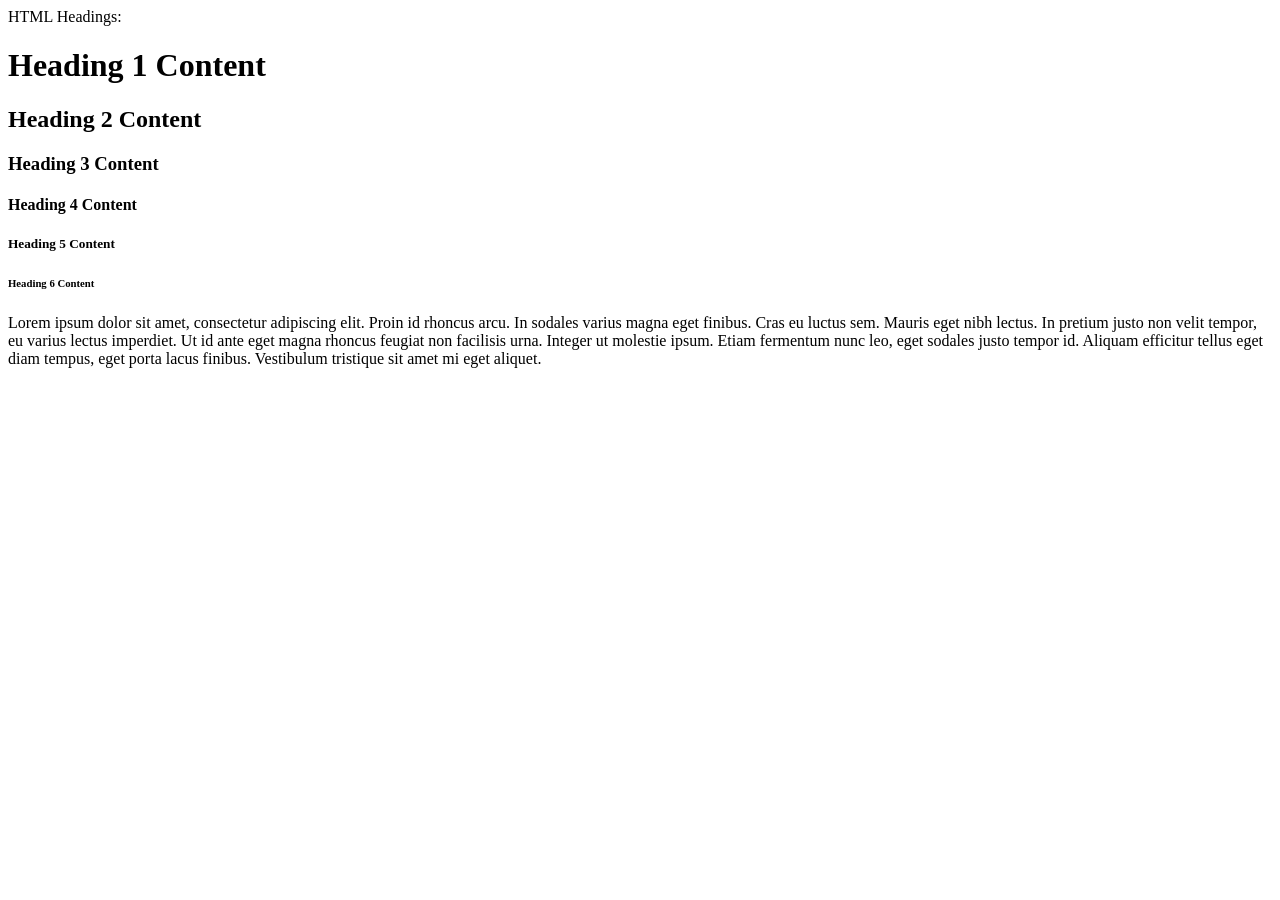
==== Desktop/HiiT/HiiT Tutorials/index.html @ ca01012f "Version 1" ====
<!doctype html>
<html lang="en">
  <head>
    <meta charset="UTF-8" />
    <meta name="viewport" content="width=device-width, initial-scale=1.0" />
    <meta
      name="description"
      content="HiiT PLC is an IT/ICT training center in Nigeria."
    />
    <meta
      name="keywords"
      content="IT training, ICT training, Nigeria, HiiT PLC, Web development, programming, software development, technology education, online training, Data analysis"
    />
    <title>HiiT PLC</title>
    <link
      rel="icon"
      href="images/haberdoedas-fBYljFVEMYU-unsplash.jpg"
      type="image/x-icon"
    />
  </head>
  <body>
    HTML Headings:
    <h1>Heading 1 Content</h1>
    <h2>Heading 2 Content</h2>
    <h3>Heading 3 Content</h3>
    <h4>Heading 4 Content</h4>
    <h5>Heading 5 Content</h5>
    <h6>Heading 6 Content</h6>

    <p>
      Lorem ipsum dolor sit amet, consectetur adipiscing elit. Proin id rhoncus
      arcu. In sodales varius magna eget finibus. Cras eu luctus sem. Mauris
      eget nibh lectus. In pretium justo non velit tempor, eu varius lectus
      imperdiet. Ut id ante eget magna rhoncus feugiat non facilisis urna.
      Integer ut molestie ipsum. Etiam fermentum nunc leo, eget sodales justo
      tempor id. Aliquam efficitur tellus eget diam tempus, eget porta lacus
      finibus. Vestibulum tristique sit amet mi eget aliquet.
    </p>
  </body>
</html>
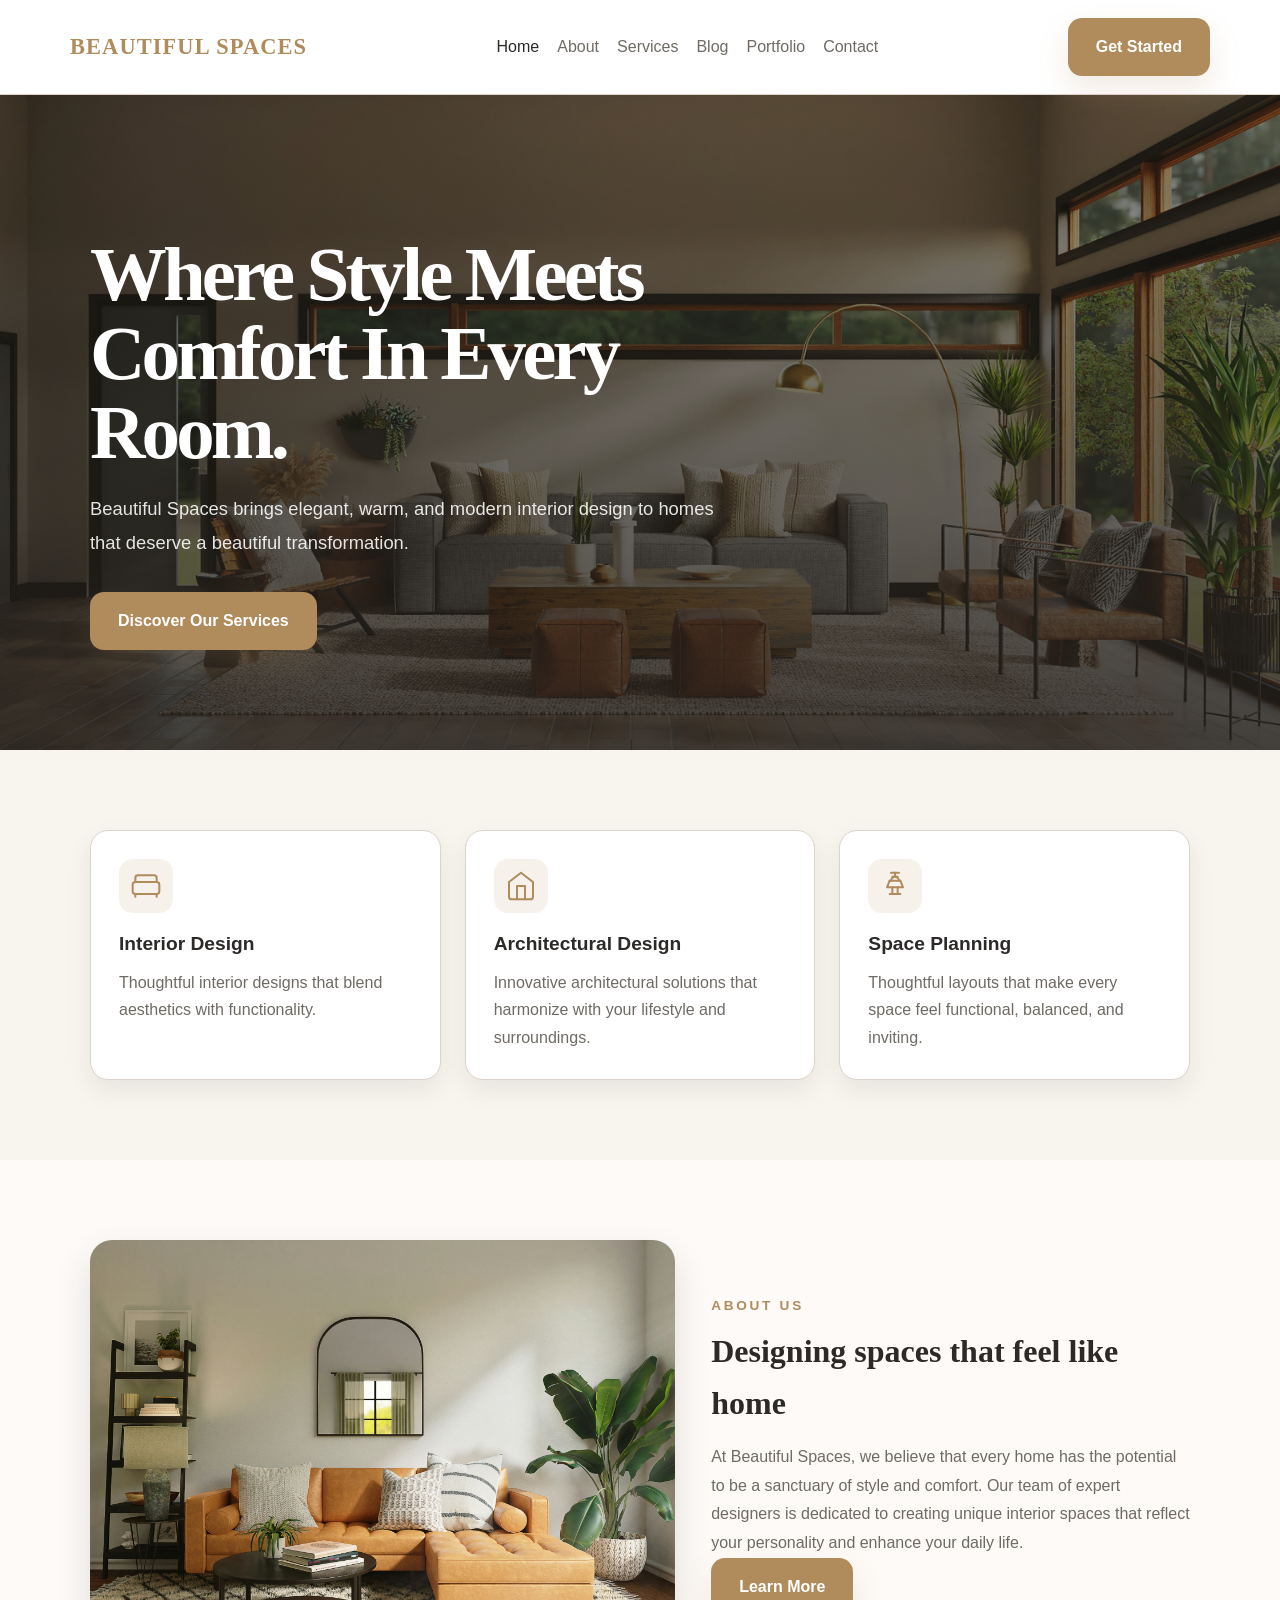
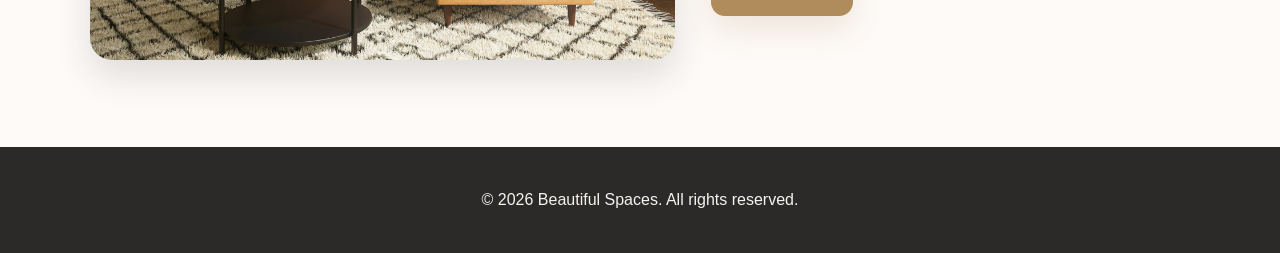
==== commit 14f22a90: "Refresh full project folder with latest updates" ====
--- a/Desktop/HiiT/HiiT Tutorials/index.html
+++ b/Desktop/HiiT/HiiT Tutorials/index.html
@@ -3,38 +3,165 @@
   <head>
     <meta charset="UTF-8" />
     <meta name="viewport" content="width=device-width, initial-scale=1.0" />
+    <title>Beautiful Spaces – Where Style Meets Comfort</title>
+    <link rel="stylesheet" href="Assignment.css" />
     <meta
       name="description"
-      content="HiiT PLC is an IT/ICT training center in Nigeria."
+      content="Beautiful Spaces creates elegant and comfortable interiors that reflect style, warmth, and personality. We transform ordinary rooms into inspiring places that feel both beautiful and livable."
     />
     <meta
       name="keywords"
-      content="IT training, ICT training, Nigeria, HiiT PLC, Web development, programming, software development, technology education, online training, Data analysis"
+      content="interior design, home interior design, modern interior design, luxury interior design, stylish interiors, cozy home decor, elegant living spaces, home styling, interior decorating ideas, contemporary interiors, interior design services, dream home design, space planning, home transformation, custom interior solutions"
     />
-    <title>HiiT PLC</title>
     <link
       rel="icon"
-      href="images/haberdoedas-fBYljFVEMYU-unsplash.jpg"
+      href="Images/Gemini_Generated_Image_iuue17iuue17iuue.png"
       type="image/x-icon"
     />
   </head>
+
   <body>
-    HTML Headings:
-    <h1>Heading 1 Content</h1>
-    <h2>Heading 2 Content</h2>
-    <h3>Heading 3 Content</h3>
-    <h4>Heading 4 Content</h4>
-    <h5>Heading 5 Content</h5>
-    <h6>Heading 6 Content</h6>
+    <header class="navbar">
+      <div class="container nav-container">
+        <a href="#" class="logo">Beautiful Spaces</a>
+        <nav class="nav-links">
+          <a href="index.html" class="active">Home</a>
+          <a href="about.html">About</a>
+          <a href="services.html">Services</a>
+          <a href="blog.html">Blog</a>
+          <a href="portfolio.html">Portfolio</a>
+          <a href="contact.html">Contact</a>
+        </nav>
+        <a href="get-started.html" class="btn">Get Started</a>
+      </div>
+    </header>
 
-    <p>
-      Lorem ipsum dolor sit amet, consectetur adipiscing elit. Proin id rhoncus
-      arcu. In sodales varius magna eget finibus. Cras eu luctus sem. Mauris
-      eget nibh lectus. In pretium justo non velit tempor, eu varius lectus
-      imperdiet. Ut id ante eget magna rhoncus feugiat non facilisis urna.
-      Integer ut molestie ipsum. Etiam fermentum nunc leo, eget sodales justo
-      tempor id. Aliquam efficitur tellus eget diam tempus, eget porta lacus
-      finibus. Vestibulum tristique sit amet mi eget aliquet.
-    </p>
+    <main>
+      <section class="hero">
+        <div class="container hero-container">
+          <div class="hero-content">
+            <h1>Where style meets comfort in every room.</h1>
+            <p>
+              Beautiful Spaces brings elegant, warm, and modern interior design
+              to homes that deserve a beautiful transformation.
+            </p>
+            <a href="get-started.html" class="btn">Discover Our Services</a>
+          </div>
+        </div>
+      </section>
+
+      <section class="services">
+        <div class="container services-grid">
+          <div class="service-card">
+            <div class="service-icon">
+              <svg
+                width="32"
+                height="32"
+                viewBox="0 0 24 24"
+                fill="none"
+                stroke="currentColor"
+                stroke-width="1.5"
+                stroke-linecap="round"
+                stroke-linejoin="round"
+              >
+                <path d="M20 9V6a2 2 0 0 0-2-2H6a2 2 0 0 0-2 2v3" />
+                <path
+                  d="M2 11a2 2 0 0 1 2-2h16a2 2 0 0 1 2 2v5a2 2 0 0 1-2 2H4a2 2 0 0 1-2-2v-5z"
+                />
+                <path d="M4 18v2" />
+                <path d="M20 18v2" />
+              </svg>
+            </div>
+            <h3>Interior Design</h3>
+            <p>
+              Thoughtful interior designs that blend aesthetics with
+              functionality.
+            </p>
+          </div>
+
+          <div class="service-card">
+            <div class="service-icon">
+              <svg
+                width="32"
+                height="32"
+                viewBox="0 0 24 24"
+                fill="none"
+                stroke="currentColor"
+                stroke-width="1.5"
+                stroke-linecap="round"
+                stroke-linejoin="round"
+              >
+                <path d="m3 9 9-7 9 7v11a2 2 0 0 1-2 2H5a2 2 0 0 1-2-2z" />
+                <polyline points="9 22 9 12 15 12 15 22" />
+              </svg>
+            </div>
+            <h3>Architectural Design</h3>
+            <p>
+              Innovative architectural solutions that harmonize with your
+              lifestyle and surroundings.
+            </p>
+          </div>
+
+          <div class="service-card">
+            <div class="service-icon">
+              <svg
+                width="32"
+                height="32"
+                viewBox="0 0 24 24"
+                fill="none"
+                stroke="currentColor"
+                stroke-width="1.5"
+                stroke-linecap="round"
+                stroke-linejoin="round"
+              >
+                <path d="M9 2h6" />
+                <path d="M12 2v3" />
+                <path d="M10 5h4" />
+                <path d="M8 8h8" />
+                <path d="M9 8c0-2 2-3 3-3s3 1 3 3" />
+                <path d="M8 8l-2 5h12l-2-5" />
+                <path d="M10 13v5" />
+                <path d="M14 13v5" />
+                <path d="M8 18h8" />
+              </svg>
+            </div>
+            <h3>Space Planning</h3>
+            <p>
+              Thoughtful layouts that make every space feel functional,
+              balanced, and inviting.
+            </p>
+          </div>
+        </div>
+      </section>
+
+      <section class="about">
+        <div class="container about-container">
+          <div class="about-image">
+            <img
+              src="Images/spacejoy-umAXneH4GhA-unsplash.jpg"
+              alt="Beautiful Spaces Interior Design"
+            />
+          </div>
+          <div class="about-content">
+            <span class="about-label">About Us</span>
+            <h2>Designing spaces that feel like home</h2>
+            <p>
+              At Beautiful Spaces, we believe that every home has the potential
+              to be a sanctuary of style and comfort. Our team of expert
+              designers is dedicated to creating unique interior spaces that
+              reflect your personality and enhance your daily life.
+            </p>
+            <a href="about.html" class="btn">Learn More</a>
+          </div>
+        </div>
+      </section>
+    </main>
+
+    <footer class="footer">
+      <div class="container footer-container">
+        <p>© 2026 Beautiful Spaces. All rights reserved.</p>
+      </div>
+    </footer>
+    
   </body>
-</html>
+</html>
--- a/Desktop/HiiT/HiiT Tutorials/Assignment.css
+++ b/Desktop/HiiT/HiiT Tutorials/Assignment.css
@@ -0,0 +1,267 @@
+/* Assignment.css - starter styles for Beautiful Spaces */
+
+:root {
+  --bg: #f5f2ef;
+  --text: #2c2a28;
+  --muted: #6f6a64;
+  --accent: #b08b5c;
+  --surface: #ffffff;
+  --border: #dcd3cb;
+  --radius: 18px;
+}
+
+* {
+  box-sizing: border-box;
+}
+
+html {
+  font-family: "Inter", "Segoe UI", sans-serif;
+  line-height: 1.6;
+  color: var(--text);
+  background: var(--bg);
+}
+
+body {
+  margin: 0;
+  padding: 0;
+}
+
+img {
+  max-width: 100%;
+  height: auto;
+}
+
+a {
+  color: inherit;
+  text-decoration: none;
+}
+
+button,
+input,
+textarea {
+  font: inherit;
+}
+
+header.navbar {
+  background: rgba(255, 255, 255, 0.95);
+  border-bottom: 1px solid var(--border);
+  position: sticky;
+  top: 0;
+  z-index: 10;
+}
+
+.container {
+  max-width: 1140px;
+  margin: 0 auto;
+  padding: 0 20px;
+}
+
+.nav-container {
+  display: flex;
+  align-items: center;
+  justify-content: space-between;
+  gap: 24px;
+  padding: 18px 0;
+}
+
+.logo {
+  font-family: "Georgia", "Times New Roman", serif;
+  font-weight: 900;
+  font-size: 1.4rem;
+  letter-spacing: 0.05em;
+  text-transform: uppercase;
+  color: var(--accent);
+}
+
+.nav-links {
+  display: flex;
+  flex-wrap: wrap;
+  gap: 18px;
+  align-items: center;
+}
+
+.nav-links a {
+  color: var(--muted);
+  transition: color 0.2s ease;
+}
+
+.nav-links a:hover,
+.nav-links a.active {
+  color: var(--text);
+}
+
+.btn {
+  display: inline-flex;
+  align-items: center;
+  justify-content: center;
+  padding: 1rem 1.75rem;
+  border-radius: 14px;
+  background: var(--accent);
+  color: #fff;
+  font-weight: 700;
+  box-shadow: 0 14px 30px rgba(176, 139, 92, 0.18);
+  transition:
+    transform 0.2s ease,
+    box-shadow 0.2s ease;
+}
+
+.btn:hover {
+  transform: translateY(-1px);
+  box-shadow: 0 18px 36px rgba(176, 139, 92, 0.22);
+}
+
+.hero {
+  padding: 140px 0 100px;
+  background:
+    linear-gradient(180deg, rgba(37, 33, 28, 0.45), rgba(37, 33, 28, 0.85)),
+    url("Images/spacejoy-9M66C_w_ToM-unsplash.jpg") center/cover no-repeat;
+  color: #fff;
+}
+
+.hero-content {
+  max-width: 720px;
+}
+
+.hero h1 {
+  font-family: "Georgia", "Times New Roman", serif;
+  font-size: clamp(3.5rem, 6vw, 6rem);
+  font-weight: 900;
+  line-height: 1.03;
+  letter-spacing: -0.05em;
+  margin: 0 0 1.25rem;
+  text-transform: capitalize;
+}
+
+.hero p {
+  font-size: 1.15rem;
+  max-width: 640px;
+  color: rgba(255, 255, 255, 0.88);
+  line-height: 1.85;
+  margin: 0 0 2rem;
+}
+
+.services {
+  padding: 80px 0;
+  background: #f8f4ee;
+}
+
+.services-grid {
+  display: grid;
+  grid-template-columns: repeat(auto-fit, minmax(240px, 1fr));
+  gap: 24px;
+}
+
+.service-card {
+  background: #fff;
+  border: 1px solid var(--border);
+  border-radius: var(--radius);
+  padding: 28px;
+  box-shadow: 0 10px 25px rgba(44, 42, 40, 0.08);
+  transition:
+    transform 0.2s ease,
+    box-shadow 0.2s ease;
+}
+
+.service-card:hover {
+  transform: translateY(-4px);
+  box-shadow: 0 14px 30px rgba(44, 42, 40, 0.12);
+}
+
+.service-icon {
+  width: 54px;
+  height: 54px;
+  border-radius: 14px;
+  background: rgba(176, 139, 92, 0.12);
+  color: var(--accent);
+  display: grid;
+  place-items: center;
+  margin-bottom: 16px;
+}
+
+.service-card h3 {
+  margin: 0 0 10px;
+  font-size: 1.2rem;
+  color: var(--text);
+}
+
+.service-card p {
+  margin: 0;
+  color: var(--muted);
+  line-height: 1.7;
+}
+
+.about {
+  padding: 80px 0;
+  background: #fdfaf7;
+}
+
+.about-container {
+  display: grid;
+  grid-template-columns: 1.1fr 0.9fr;
+  gap: 36px;
+  align-items: center;
+}
+
+.about-image img {
+  width: 100%;
+  height: 420px;
+  object-fit: cover;
+  border-radius: 22px;
+  box-shadow: 0 16px 35px rgba(44, 42, 40, 0.14);
+}
+
+.about-content {
+  padding: 10px 0;
+}
+
+.about-label {
+  display: inline-block;
+  margin-bottom: 10px;
+  color: var(--accent);
+  font-weight: 700;
+  letter-spacing: 0.2em;
+  text-transform: uppercase;
+  font-size: 0.85rem;
+}
+
+.about-content h2 {
+  font-family: "Georgia", "Times New Roman", serif;
+  font-size: 2rem;
+  margin: 0 0 14px;
+}
+
+.about-content p {
+  color: var(--muted);
+  line-height: 1.8;
+  margin: 0;
+}
+
+.footer {
+  background: #2c2a28;
+  color: #f5f2ef;
+  padding: 24px 0;
+}
+
+.footer-container {
+  text-align: center;
+}
+
+@media (max-width: 768px) {
+  .nav-container {
+    flex-direction: column;
+    align-items: flex-start;
+  }
+
+  .nav-links {
+    width: 100%;
+    justify-content: flex-start;
+  }
+
+  .about-container {
+    grid-template-columns: 1fr;
+  }
+
+  .about-image img {
+    height: 300px;
+  }
+}
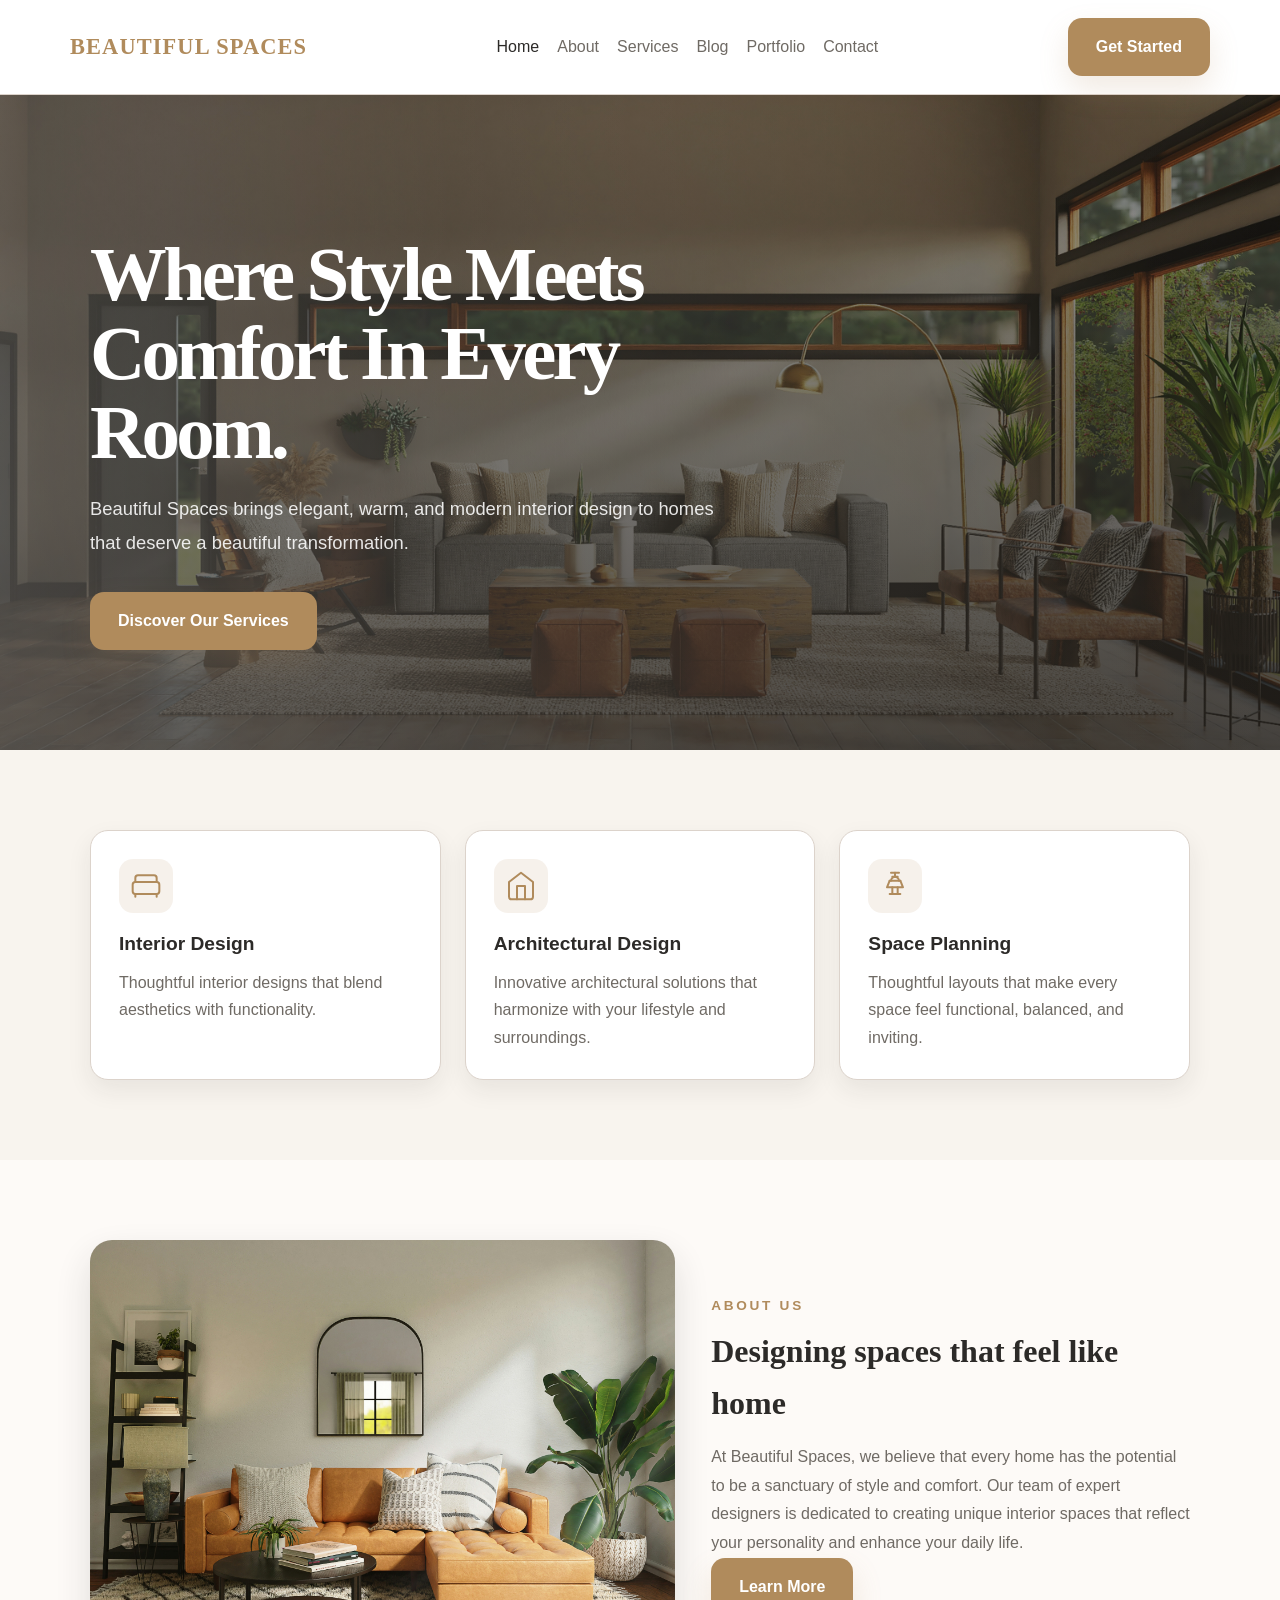
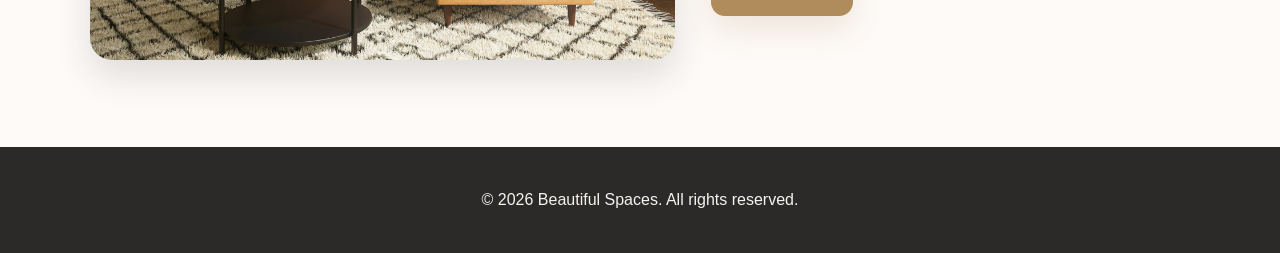
==== commit 1a8536a6: "Update site styling and hero fade effect" ====
--- a/Desktop/HiiT/HiiT Tutorials/index.html
+++ b/Desktop/HiiT/HiiT Tutorials/index.html
@@ -15,7 +15,7 @@
     />
     <link
       rel="icon"
-      href="Images/Gemini_Generated_Image_iuue17iuue17iuue.png"
+      href="images/Cana.jpg"
       type="image/x-icon"
     />
   </head>
--- a/Desktop/HiiT/HiiT Tutorials/Assignment.css
+++ b/Desktop/HiiT/HiiT Tutorials/Assignment.css
@@ -1,5 +1,3 @@
-/* Assignment.css - starter styles for Beautiful Spaces */
-
 :root {
   --bg: #f5f2ef;
   --text: #2c2a28;
@@ -111,14 +109,24 @@
 }
 
 .hero {
+  position: relative;
+  overflow: hidden;
   padding: 140px 0 100px;
   background:
+    linear-gradient(
+      90deg,
+      rgba(255, 255, 255, 0.18) 0%,
+      rgba(255, 255, 255, 0.08) 35%,
+      rgba(255, 255, 255, 0) 100%
+    ),
     linear-gradient(180deg, rgba(37, 33, 28, 0.45), rgba(37, 33, 28, 0.85)),
     url("Images/spacejoy-9M66C_w_ToM-unsplash.jpg") center/cover no-repeat;
   color: #fff;
 }
 
 .hero-content {
+  position: relative;
+  z-index: 1;
   max-width: 720px;
 }
 
